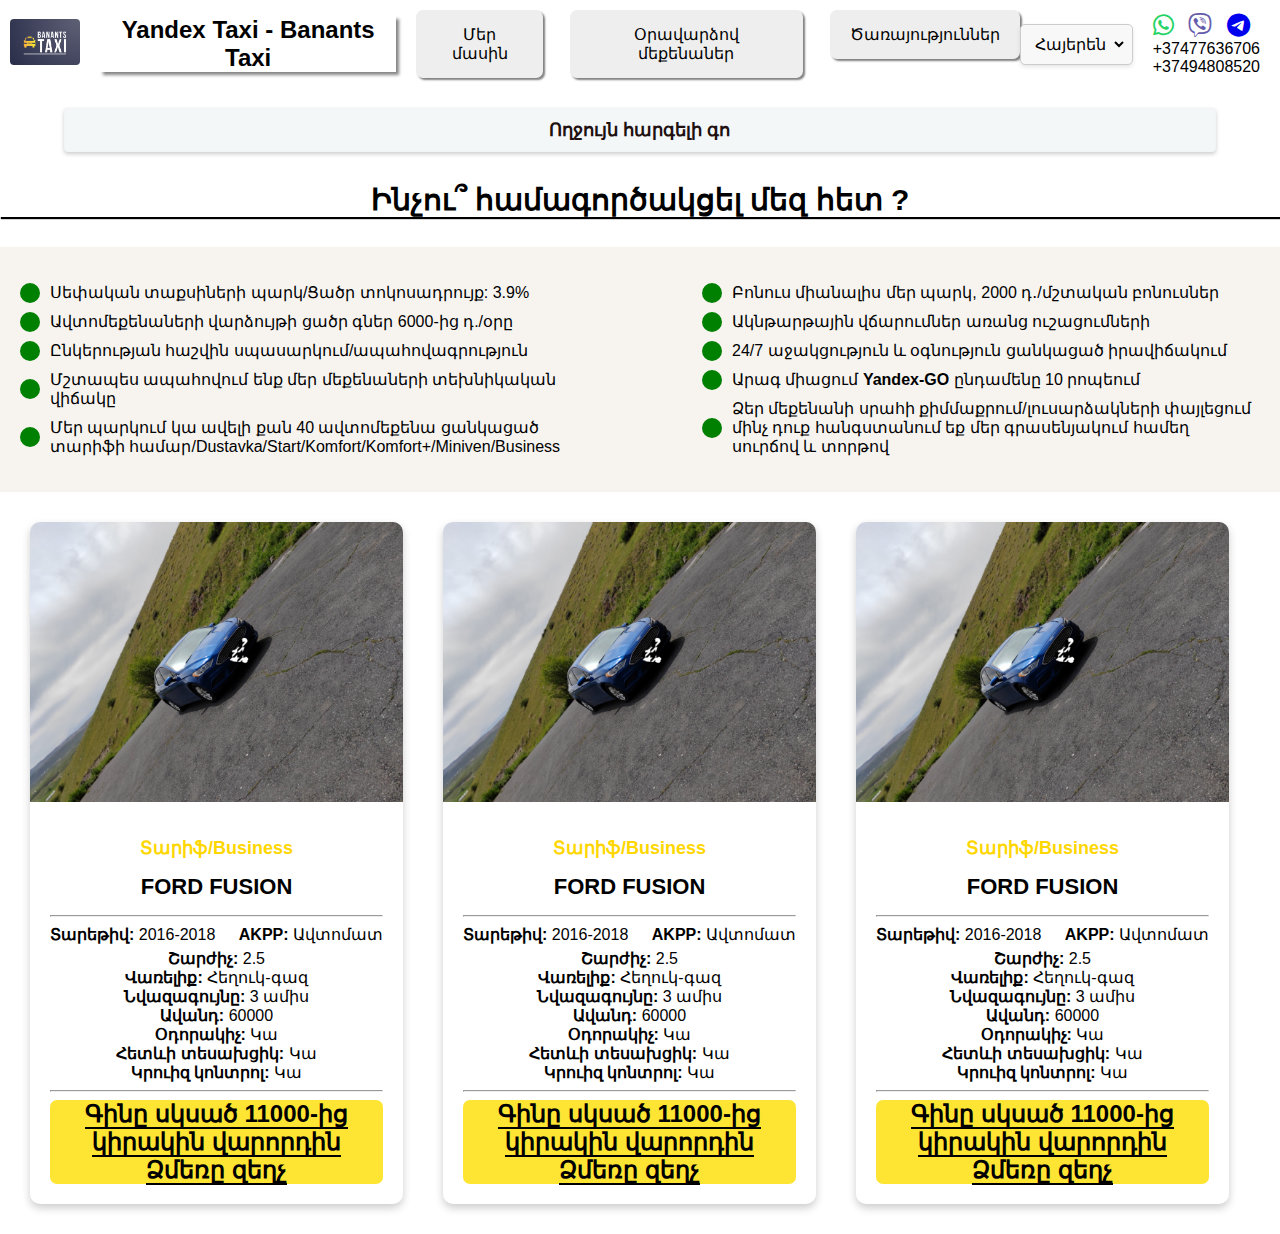
==== index.html @ 6680c29d "banants_project" ====
<!DOCTYPE html>
<html lang="en">
<head>
    <meta charset="UTF-8">
    <meta name="viewport" content="width=device-width, initial-scale=1.0">
    <title>Yandex Taxi - Banants Taxi</title>
    <link rel="stylesheet" href="./public/css/style.css">
    <link rel="stylesheet" href="https://cdnjs.cloudflare.com/ajax/libs/font-awesome/6.0.0-beta3/css/all.min.css">
</head>
<body>
    <header class="header">
           <div class="menu-toggle">
            <i class="fas fa-bars"></i>
        </div>
        <div class="logo">
            <img src="./public/img/image001.png" alt="Logo" class="logo-image">
        </div>
        <div class="title">
            <h1 id="titleText">Yandex Taxi - Banants Taxi</h1>
        </div>
        <div class="buttons">
            <ul>
                <li id="about-btn"><button>Մեր մասին</button></li>
                <li id="rental-btn"><button>Օրավարձով մեքենաներ</button></li>
                <li id="services-btn"><button>Ծառայություններ</button></li>
            </ul>
        </div>
        <div class="language-selector">
            <select id="languageSelect">
                <option value="hy">Հայերեն</option>
                <option value="ru">Русский</option>
                <option value="en">English</option>
            </select>
        </div>
        <div class="contact-info">
            <div class="social-icons">
                <a href="https://wa.me/+37477636706" target="_blank" class="whatsapp"><i class="fab fa-whatsapp"></i></a>
                <a href="viber://chat?number=+3749480820" target="_blank" class="viber"><i class="fab fa-viber"></i></a>
                <a href="https://t.me/+79284889349" target="_blank" class="telegram"><i class="fab fa-telegram-plane"></i></a>
            </div>
            <div class="phone-number">
                +37477636706
            </div>
            <div class="phone-number">
                +37494808520
            </div>
        </div>
    </header>
    <div class="home_container" id="quizSection">
        <p id="warning" class="warning_text"></p>
    </div>
    <div class="question" id="question_text">

        <h3>Ինչու՞ համագործակցել մեզ հետ ?</h3>
    </div>
    <div class="container" id="about-content">
  <div class="list">
    <ul class="advantages">
      <li id="one">Սեփական տաքսիների պարկ/Ցածր տոկոսադրույք: 3.9%</li>
      <li id="tree">Ավտոմեքենաների վարձույթի ցածր գներ 6000-ից դ./օրը</li>
      <li id="five">Ընկերության հաշվին սպասարկում/ապահովագրություն</li>
      <li id="four">Մշտապես ապահովում ենք մեր մեքենաների տեխնիկական վիճակը</li>
      <li id="six">Մեր պարկում կա ավելի քան 40 ավտոմեքենա ցանկացած տարիֆի համար/Dustavka/Start/Komfort/Komfort+/Miniven/Business</li>
    </ul>
  </div>
 
  <div class="list">
    <ul class="disadvantages">
      <li id="seven">Բոնուս միանալիս մեր պարկ, 2000 դ․/մշտական ​​բոնուսներ</li>
      <li id="eight">Ակնթարթային վճարումներ առանց ուշացումների</li>
      <li id="nine">24/7 աջակցություն և օգնություն ցանկացած իրավիճակում</li>
      <li id="ten">Արագ միացում <strong>Yandex-GO</strong> ընդամենը 10 րոպեում</li>
      <li id="twoo">Ձեր  մեքենանի սրահի քիմմաքրում/լուսարձակների փայլեցում մինչ դուք հանգստանում եք մեր գրասենյակում համեղ սուրճով և տորթով</li>
    </ul>
  </div>
</div>
<section class="section">
<div class="card-container">
    <div class="card">
        <img src="./public/img/fusion .jpg" alt="Volkswagen Polo VI" class="car-image">
        <div class="card-content">
            <h2 id="Business">Տարիֆ/Business</h2>
            <h1>FORD FUSION</h1>
            <hr>
            <div class="car-details">
                <div class="car_year">
                    <span id="yearTitle">Տարեթիվ:</span>
                    <span id="year-info">2016-2018</span>
                   
                </div>
                <div class="car_akpp">
                     <span id="akpp_title">AKPP:</span>
                    <span id="akpp_info">Ավտոմատ</span>
                </div>
                </div>
                    <div class="car_motor">
                     <span id="motor_title">Շարժիչ:</span>
                    <span id="motor_info">2.5</span>
                </div>
                <div class="car_fuel">
                     <span id="fuel_title">Վառելիք:</span>
                    <span id="fuel_info">Հեղուկ-գազ</span>
                </div>
                 <div class="car_minimum">
                     <span id="minimum_title">Նվազագույնը:</span>
                    <span id="minimum_info">3 ամիս</span>
                </div>
                 <div class="car_deposite">
                     <span id="deposite_title">Ավանդ:</span>
                    <span id="deposite_info">60000</span>
                </div>
                 <div class="car_conditioner">
                     <span id="conditioner_title">Օդորակիչ:</span>
                    <span id="conditioner_info">Կա</span>
                </div>
                    <div class="car_camera">
                     <span id="camera_title">Հետևի տեսախցիկ:</span>
                    <span id="camera_info">Կա</span>
                </div>
                   <div class="car_control">
                     <span id="control_title">Կրուիզ կոնտրոլ:</span>
                    <span id="control_info">Կա</span>
                </div>
            <hr>
                 <div class="price">
                     <span id="price_title">Գինը սկսած 11000-ից<br>կիրակին վարորդին<br>Ձմեռը զեղչ</span>
                </div>

            </div>
        </div>
    </div>
    <div class="card-container">
    <div class="card">
        <img src="./public/img/fusion .jpg" alt="Volkswagen Polo VI" class="car-image">
        <div class="card-content">
            <h2 id="Business">Տարիֆ/Business</h2>
            <h1>FORD FUSION</h1>
            <hr>
            <div class="car-details">
                <div class="car_year">
                    <span id="yearTitle">Տարեթիվ:</span>
                    <span id="year-info">2016-2018</span>
                   
                </div>
                <div class="car_akpp">
                     <span id="akpp_title">AKPP:</span>
                    <span id="akpp_info">Ավտոմատ</span>
                </div>
                </div>
                    <div class="car_motor">
                     <span id="motor_title">Շարժիչ:</span>
                    <span id="motor_info">2.5</span>
                </div>
                <div class="car_fuel">
                     <span id="fuel_title">Վառելիք:</span>
                    <span id="fuel_info">Հեղուկ-գազ</span>
                </div>
                 <div class="car_minimum">
                     <span id="minimum_title">Նվազագույնը:</span>
                    <span id="minimum_info">3 ամիս</span>
                </div>
                 <div class="car_deposite">
                     <span id="deposite_title">Ավանդ:</span>
                    <span id="deposite_info">60000</span>
                </div>
                 <div class="car_conditioner">
                     <span id="conditioner_title">Օդորակիչ:</span>
                    <span id="conditioner_info">Կա</span>
                </div>
                    <div class="car_camera">
                     <span id="camera_title">Հետևի տեսախցիկ:</span>
                    <span id="camera_info">Կա</span>
                </div>
                   <div class="car_control">
                     <span id="control_title">Կրուիզ կոնտրոլ:</span>
                    <span id="control_info">Կա</span>
                </div>
            <hr>
                 <div class="price">
                     <span id="price_title">Գինը սկսած 11000-ից<br>կիրակին վարորդին<br>Ձմեռը զեղչ</span>
                     
                
                </div>

            </div>
        </div>
    </div>
     <div class="card-container">
    <div class="card">
        <img src="./public/img/fusion .jpg" alt="Volkswagen Polo VI" class="car-image">
        <div class="card-content">
            <h2 id="Business">Տարիֆ/Business</h2>
            <h1>FORD FUSION</h1>
            <hr>
            <div class="car-details">
                <div class="car_year">
                    <span id="yearTitle">Տարեթիվ:</span>
                    <span id="year-info">2016-2018</span>
                   
                </div>
                <div class="car_akpp">
                     <span id="akpp_title">AKPP:</span>
                    <span id="akpp_info">Ավտոմատ</span>
                </div>
                </div>
                    <div class="car_motor">
                     <span id="motor_title">Շարժիչ:</span>
                    <span id="motor_info">2.5</span>
                </div>
                <div class="car_fuel">
                     <span id="fuel_title">Վառելիք:</span>
                    <span id="fuel_info">Հեղուկ-գազ</span>
                </div>
                 <div class="car_minimum">
                     <span id="minimum_title">Նվազագույնը:</span>
                    <span id="minimum_info">3 ամիս</span>
                </div>
                 <div class="car_deposite">
                     <span id="deposite_title">Ավանդ:</span>
                    <span id="deposite_info">60000</span>
                </div>
                 <div class="car_conditioner">
                     <span id="conditioner_title">Օդորակիչ:</span>
                    <span id="conditioner_info">Կա</span>
                </div>
                    <div class="car_camera">
                     <span id="camera_title">Հետևի տեսախցիկ:</span>
                    <span id="camera_info">Կա</span>
                </div>
                   <div class="car_control">
                     <span id="control_title">Կրուիզ կոնտրոլ:</span>
                    <span id="control_info">Կա</span>
                </div>
            <hr>
                 <div class="price">
                     <span id="price_title">Գինը սկսած 11000-ից<br>կիրակին վարորդին<br>Ձմեռը զեղչ</span>
                </div>

            </div>
        </div>
    </div>
    </section>
    <script  src="./public/script/index.js" type="module"></script>
</body>
</html>
---- public/css/style.css ----
* {
     box-sizing: border-box;
}
body {
    font-family: 'Arial', sans-serif;
    margin: 0;
    overflow-x: hidden; 
    padding: 0;
}

/* лого */
.logo-image {
    width: 70px;        
    height: auto;
    border-radius: 4px;
}

.header {
    display: flex;
    align-items: center;
    justify-content: space-between;
    padding: 0; 
    max-width: 100%;
    margin: 0;
    text-align: center;
}

/* моя заголовка */
.title h1 {
    font-weight: 600;
    box-shadow: 3px 3px 3px rgba(16, 12, 12, 0.5);
    font-size: 24px;
}


/* мой лого banants taxi */
.logo {
    margin-right: 20px;
    margin-left: 10px;
}
.hidden {
    display: none;
}
/* контейнер для кнопок */
.buttons {
    display: flex;
    align-items: center;
    flex-grow: 1;
    margin-left: 20px;
}

.buttons ul {
    list-style: none;
    padding: 0;
    margin: 0;
    display: flex;
}

.buttons li {
    margin-right: 27px;
}

.buttons li:last-child {
    margin-right: 0;
}

/* дизайн кнопок */
.buttons button {
    padding: 15px 20px;
    font-size: 16px;
    background-color: rgba(92, 90, 87, 0.1);
    box-shadow: 2px 2px 2px rgba(0, 0, 0, 0.5);
    border: none;
    border-radius: 7px;
    color: #000;
    cursor: pointer;
    transition: background-color 0.3s;
}

.buttons button:hover {
    background-color: rgba(255, 223, 0, 0.8);
}

/* контейнер для номера телефона */
.contact-info {
    display: flex;
    flex-direction: column;
    align-items: center;
    margin-left: auto;
    margin-right: 20px;
}

/* иконки номеров */
.social-icons a {
    font-size: 24px;
    margin-right: 10px;
}

.social-icons a.whatsapp {
    color: #25D366;
}

.social-icons a.viber {
    color: #665CAC;
}

/* текст приветствия */
.warning_text {
    text-align: center;
    font-family: 'Arial', sans-serif;
    font-size: 20px;
    font-weight: bold;
    margin: 20px 0;
}

#warning {
    display: block;
    color: #211010;
    font-size: 18px;
    text-align: center;
    margin: 20px auto;
    padding: 10px;
    border: 1px solid #f1f5f5;
    border-radius: 4px;
    background-color: #f3f7f8;
    box-shadow: 0 2px 4px rgba(0, 0, 0, 0.2);
    transition: background-color 0.3s ease;
    max-width: 90%;
}

#warning:hover {
    background-color: #e8e8e8;
}

.language-selector {
    margin-right: 20px;
    border: 1px solid #ccc;
    border-radius: 5px;
    background-color: #f8f8f8;
    padding: 5px;
    box-shadow: 0 2px 4px rgba(0, 0, 0, 0.1);
}
.language-selector:hover {
    background-color: rgba(255, 223, 0, 0.8);
}

.language-selector select {
    border: none;
    background-color: transparent;
    padding: 5px;
    font-size: 16px;
    cursor: pointer;
}


.language-selector select:focus {
    outline: none;
}

.menu-toggle {
    display: none; 
    cursor: pointer;
    font-size: 24px;
}

.home_container {
    margin-bottom: 20px;
}


/* Секция 'Почему у нас работать' */
.question {
    box-shadow: 1px 2px 1px black;
}

h3 {
    text-align: center;
    font-size: 30px;
}

.container {
    display: flex;
    justify-content: space-between;
    align-items: flex-start;
    padding: 20px;
    background-color: rgba(174, 148, 109, 0.1);
}

.list {
    width: 45%;
}

.advantages, .disadvantages {
    list-style: none;
    padding: 0;
}

.advantages li, .disadvantages li {
    margin-bottom: 10px;
    padding-left: 30px;
    position: relative;
}

.advantages li::before, .disadvantages li::before {
    content: '';
    position:absolute;
    left: 0;
    top: 50%;
    transform: translateY(-50%);
    width: 20px;
    height: 20px;
    background-color: green;
    border-radius: 50%;
}


.section {
    display: flex;
    flex-wrap: wrap;
    gap: 40px;
    margin: 30px;
}


.card {
    background: #FFFFFF;
    border-radius: 10px;
    box-shadow: 0 4px 8px 0 rgba(0, 0, 0, 0.2);
    width: 373px;
    overflow: hidden;
}

.car-image {
    width: 100%;
    display: block;
}

.card-content {
    padding: 20px;
    text-align: center;
}

.card #Business {
    color: #FFD700;
    font-size: 18px;
}

.card h1 {
    color: #000000;
    font-size: 22px;
}

.car-details {
    display: flex;
    justify-content: space-between;
    margin-bottom: 5px;
}

#yearTitle, #akpp_title, #fuel_title, #conditioner_title, #camera_title, #control_title, #motor_title, #minimum_title, #deposite_title {
    font-weight: bold;
}

#year-info, #akpp_info, #fuel_info, #conditioner_info, #camera_info, #control_info, #motor_info, #minimum_info, #deposite_info {
    flex-grow: 1;
    text-align: right;
}

.price {
    background-color: rgba(255, 223, 0, 0.8);
    border-radius: 7px;
}

#price_title {
    color: black;
    font-size: 24px;
    box-shadow: 0 2px black;
    font-weight: 600;
}
/* Медиа-запросы для разных размеров экрана */
@media (max-width: 900px) {
    #six {
        overflow-wrap: break-word;
    }
    .header {
        justify-content: space-between;
    }
    .menu-toggle {
        display: block;
        position: absolute;
        right: 10px;
        top: 10px;
        z-index: 1000;
    }
    .language-selector {
        margin-bottom: 15px; /* Меньший отступ для устройств с меньшим экраном */
    }
    .container, .section {
        display: flex;
        align-items: center;
        padding: 20px 0;
        margin: 0 auto;
        width: 100%;
    }
    .title {
        order: 1;
        width: 100%;
        text-align: center;
        margin-top: 30px;
    }
    .buttons.active {
        display: flex;
    }
    .home_container {
        padding-top: 30px;
    }
    .title h1 {
        position: absolute;
        left: 50%;
        transform: translateX(-50%);
        width: calc(100% - 40px);
    }
    .buttons {
        display: none;
        flex-direction: column;
        background-color: #fff;
        position: fixed;
        top: 0;
        right: 0;
        width: 100%;
        height: 30%;
        align-items: flex-start;
        padding: 10px;
        box-shadow: 0 4px 8px rgba(0,0,0,0.2);
        overflow: auto;
        z-index: 999;
    }
    .buttons button {
        width: 100%;
        text-align: left;
        margin-bottom: 10px;
    }
    .buttons ul {
        width: 90%;
        flex-direction: column;
    }
    .buttons li {
        width: 100%;
        margin: 0;
    }
    .contact-info {
        border: 1px solid black;
        background-color: rgba(255, 254, 251, 0.8) ;
        border-radius: 4px;
    }
}

@media (max-width: 430px) {
    .card-container {
        width: 100%;
        display: flex;
        justify-content: center;
    }
    .card {
        flex-direction: column;
        align-items: center;
        width: 90%;
    }
    .language-selector, .contact-info {
        margin-left: 10px;
    }
}

@media (max-width: 414px) {
    .card-container {
        width: 100%;
        display: flex;
        justify-content: center;
    }
    .card {
        flex-direction: column;
        align-items: center;
        width: 90%;
    }
}

@media (max-width: 375px) {
    .card-container {
        display: flex;
        justify-content: space-around;
    }
    .card {
        width: 90%;
    }
}
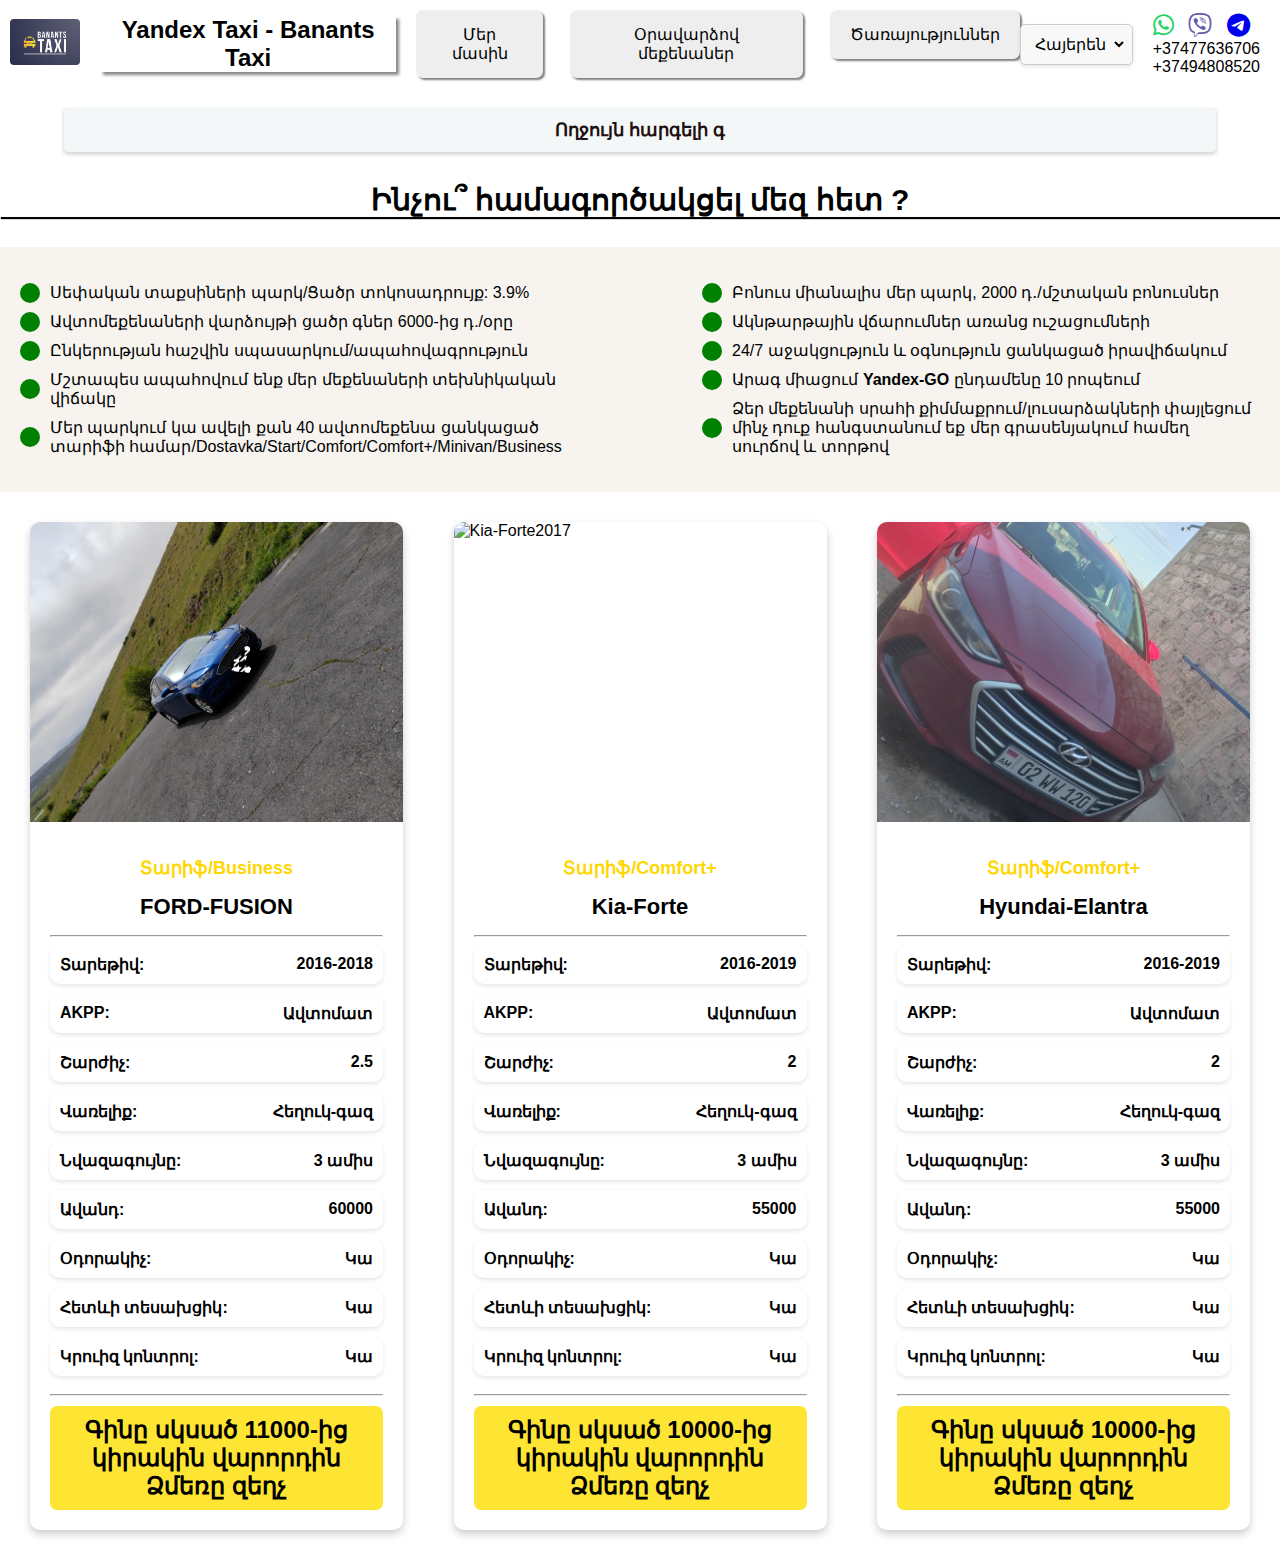
==== commit ca63c8b8: "my_project_BanantsTaxi" ====
--- a/index.html
+++ b/index.html
@@ -60,7 +60,7 @@
       <li id="tree">Ավտոմեքենաների վարձույթի ցածր գներ 6000-ից դ./օրը</li>
       <li id="five">Ընկերության հաշվին սպասարկում/ապահովագրություն</li>
       <li id="four">Մշտապես ապահովում ենք մեր մեքենաների տեխնիկական վիճակը</li>
-      <li id="six">Մեր պարկում կա ավելի քան 40 ավտոմեքենա ցանկացած տարիֆի համար/Dustavka/Start/Komfort/Komfort+/Miniven/Business</li>
+      <li id="six">Մեր պարկում կա ավելի քան 40 ավտոմեքենա ցանկացած տարիֆի համար/Dostavka/Start/Comfort/Comfort+/Minivan/Business</li>
     </ul>
   </div>
  
@@ -77,10 +77,10 @@
 <section class="section">
 <div class="card-container">
     <div class="card">
-        <img src="./public/img/fusion .jpg" alt="Volkswagen Polo VI" class="car-image">
+        <img src="./public/img/fusion .jpg" alt="Ford-fusion" class="car-image">
         <div class="card-content">
-            <h2 id="Business">Տարիֆ/Business</h2>
-            <h1>FORD FUSION</h1>
+            <h2 class="taxiBusiness" id="Business">Տարիֆ/Business</h2>
+            <h1>FORD-FUSION</h1>
             <hr>
             <div class="car-details">
                 <div class="car_year">
@@ -92,34 +92,34 @@
                      <span id="akpp_title">AKPP:</span>
                     <span id="akpp_info">Ավտոմատ</span>
                 </div>
-                </div>
-                    <div class="car_motor">
-                     <span id="motor_title">Շարժիչ:</span>
-                    <span id="motor_info">2.5</span>
-                </div>
-                <div class="car_fuel">
-                     <span id="fuel_title">Վառելիք:</span>
-                    <span id="fuel_info">Հեղուկ-գազ</span>
-                </div>
-                 <div class="car_minimum">
-                     <span id="minimum_title">Նվազագույնը:</span>
-                    <span id="minimum_info">3 ամիս</span>
-                </div>
-                 <div class="car_deposite">
-                     <span id="deposite_title">Ավանդ:</span>
-                    <span id="deposite_info">60000</span>
-                </div>
-                 <div class="car_conditioner">
-                     <span id="conditioner_title">Օդորակիչ:</span>
-                    <span id="conditioner_info">Կա</span>
-                </div>
-                    <div class="car_camera">
-                     <span id="camera_title">Հետևի տեսախցիկ:</span>
-                    <span id="camera_info">Կա</span>
-                </div>
-                   <div class="car_control">
-                     <span id="control_title">Կրուիզ կոնտրոլ:</span>
-                    <span id="control_info">Կա</span>
+                <div class="car_motor">
+                 <span id="motor_title">Շարժիչ:</span>
+                <span id="motor_info">2.5</span>
+            </div>
+            <div class="car_fuel">
+                 <span id="fuel_title">Վառելիք:</span>
+                <span id="fuel_info">Հեղուկ-գազ</span>
+            </div>
+             <div class="car_minimum">
+                 <span id="minimum_title">Նվազագույնը:</span>
+                <span id="minimum_info">3 ամիս</span>
+            </div>
+             <div class="car_deposite">
+                 <span id="deposite_title">Ավանդ:</span>
+                <span id="deposite_info">60000</span>
+            </div>
+             <div class="car_conditioner">
+                 <span id="conditioner_title">Օդորակիչ:</span>
+                <span id="conditioner_info">Կա</span>
+            </div>
+                <div class="car_camera">
+                 <span id="camera_title">Հետևի տեսախցիկ:</span>
+                <span id="camera_info">Կա</span>
+            </div>
+               <div class="car_control">
+                 <span id="control_title">Կրուիզ կոնտրոլ:</span>
+                <span id="control_info">Կա</span>
+            </div>
                 </div>
             <hr>
                  <div class="price">
@@ -131,53 +131,53 @@
     </div>
     <div class="card-container">
     <div class="card">
-        <img src="./public/img/fusion .jpg" alt="Volkswagen Polo VI" class="car-image">
+        <img src="./public/img/Kia-Forte2017.jpg" alt="Kia-Forte2017" class="car-image">
         <div class="card-content">
-            <h2 id="Business">Տարիֆ/Business</h2>
-            <h1>FORD FUSION</h1>
+            <h2 class="taxiBusiness" id="comfortPlus">Տարիֆ/Comfort+</h2>
+            <h1>Kia-Forte</h1>
             <hr>
             <div class="car-details">
                 <div class="car_year">
-                    <span id="yearTitle">Տարեթիվ:</span>
-                    <span id="year-info">2016-2018</span>
+                    <span id="yearTitleKia">Տարեթիվ:</span>
+                    <span id="year-info">2016-2019</span>
                    
                 </div>
                 <div class="car_akpp">
                      <span id="akpp_title">AKPP:</span>
-                    <span id="akpp_info">Ավտոմատ</span>
-                </div>
-                </div>
-                    <div class="car_motor">
-                     <span id="motor_title">Շարժիչ:</span>
-                    <span id="motor_info">2.5</span>
-                </div>
-                <div class="car_fuel">
-                     <span id="fuel_title">Վառելիք:</span>
-                    <span id="fuel_info">Հեղուկ-գազ</span>
-                </div>
-                 <div class="car_minimum">
-                     <span id="minimum_title">Նվազագույնը:</span>
-                    <span id="minimum_info">3 ամիս</span>
-                </div>
-                 <div class="car_deposite">
-                     <span id="deposite_title">Ավանդ:</span>
-                    <span id="deposite_info">60000</span>
-                </div>
-                 <div class="car_conditioner">
-                     <span id="conditioner_title">Օդորակիչ:</span>
-                    <span id="conditioner_info">Կա</span>
-                </div>
-                    <div class="car_camera">
-                     <span id="camera_title">Հետևի տեսախցիկ:</span>
-                    <span id="camera_info">Կա</span>
-                </div>
-                   <div class="car_control">
-                     <span id="control_title">Կրուիզ կոնտրոլ:</span>
-                    <span id="control_info">Կա</span>
+                    <span id="akpp_infoKia">Ավտոմատ</span>
+                </div>
+                <div class="car_motor">
+                 <span id="motor_titleKia">Շարժիչ:</span>
+                <span id="motor_info">2</span>
+            </div>
+            <div class="car_fuel">
+                 <span id="fuel_titleKia">Վառելիք:</span>
+                <span id="fuel_infoKia">Հեղուկ-գազ</span>
+            </div>
+             <div class="car_minimum">
+                 <span id="minimum_titleKia">Նվազագույնը:</span>
+                <span id="minimum_infoKia">3 ամիս</span>
+            </div>
+             <div class="car_deposite">
+                 <span id="deposite_titleKia">Ավանդ:</span>
+                <span id="deposite_info">55000</span>
+            </div>
+             <div class="car_conditioner">
+                 <span id="conditioner_titleKia">Օդորակիչ:</span>
+                <span id="conditioner_infoKia">Կա</span>
+            </div>
+                <div class="car_camera">
+                 <span id="camera_titleKia">Հետևի տեսախցիկ:</span>
+                <span id="camera_infoKia">Կա</span>
+            </div>
+               <div class="car_control">
+                 <span id="control_titleKia">Կրուիզ կոնտրոլ:</span>
+                <span id="control_infoKia">Կա</span>
+            </div>
                 </div>
             <hr>
                  <div class="price">
-                     <span id="price_title">Գինը սկսած 11000-ից<br>կիրակին վարորդին<br>Ձմեռը զեղչ</span>
+                     <span id="price_titleKia">Գինը սկսած 10000-ից<br>կիրակին վարորդին<br>Ձմեռը զեղչ</span>
                      
                 
                 </div>
@@ -187,53 +187,53 @@
     </div>
      <div class="card-container">
     <div class="card">
-        <img src="./public/img/fusion .jpg" alt="Volkswagen Polo VI" class="car-image">
+        <img src="./public/img/elantra. 2017.jpg" alt="Volkswagen Polo VI" class="car-image">
         <div class="card-content">
-            <h2 id="Business">Տարիֆ/Business</h2>
-            <h1>FORD FUSION</h1>
+            <h2 class="taxiBusiness" id="Business">Տարիֆ/Comfort+</h2>
+            <h1>Hyundai-Elantra</h1>
             <hr>
             <div class="car-details">
                 <div class="car_year">
-                    <span id="yearTitle">Տարեթիվ:</span>
-                    <span id="year-info">2016-2018</span>
+                    <span id="yearTitleElantra">Տարեթիվ:</span>
+                    <span id="year-info">2016-2019</span>
                    
                 </div>
                 <div class="car_akpp">
                      <span id="akpp_title">AKPP:</span>
-                    <span id="akpp_info">Ավտոմատ</span>
-                </div>
-                </div>
-                    <div class="car_motor">
-                     <span id="motor_title">Շարժիչ:</span>
-                    <span id="motor_info">2.5</span>
-                </div>
-                <div class="car_fuel">
-                     <span id="fuel_title">Վառելիք:</span>
-                    <span id="fuel_info">Հեղուկ-գազ</span>
-                </div>
-                 <div class="car_minimum">
-                     <span id="minimum_title">Նվազագույնը:</span>
-                    <span id="minimum_info">3 ամիս</span>
-                </div>
-                 <div class="car_deposite">
-                     <span id="deposite_title">Ավանդ:</span>
-                    <span id="deposite_info">60000</span>
-                </div>
-                 <div class="car_conditioner">
-                     <span id="conditioner_title">Օդորակիչ:</span>
-                    <span id="conditioner_info">Կա</span>
-                </div>
-                    <div class="car_camera">
-                     <span id="camera_title">Հետևի տեսախցիկ:</span>
-                    <span id="camera_info">Կա</span>
-                </div>
-                   <div class="car_control">
-                     <span id="control_title">Կրուիզ կոնտրոլ:</span>
-                    <span id="control_info">Կա</span>
+                    <span id="akpp_infoElantra">Ավտոմատ</span>
+                </div>
+                <div class="car_motor">
+                 <span id="motor_titleElantra">Շարժիչ:</span>
+                <span id="motor_info">2</span>
+            </div>
+            <div class="car_fuel">
+                 <span id="fuel_titleElantra">Վառելիք:</span>
+                <span id="fuel_infoElantra">Հեղուկ-գազ</span>
+            </div>
+             <div class="car_minimum">
+                 <span id="minimum_titleElantra">Նվազագույնը:</span>
+                <span id="minimum_infoElantra">3 ամիս</span>
+            </div>
+             <div class="car_deposite">
+                 <span id="deposite_titleElantra">Ավանդ:</span>
+                <span id="deposite_info">55000</span>
+            </div>
+             <div class="car_conditioner">
+                 <span id="conditioner_titleElantra">Օդորակիչ:</span>
+                <span id="conditioner_infoElantra">Կա</span>
+            </div>
+                <div class="car_camera">
+                 <span id="camera_titleElantra">Հետևի տեսախցիկ:</span>
+                <span id="camera_infoElantra">Կա</span>
+            </div>
+               <div class="car_control">
+                 <span id="control_titleElantra">Կրուիզ կոնտրոլ:</span>
+                <span id="control_infoElantra">Կա</span>
+            </div>
                 </div>
             <hr>
                  <div class="price">
-                     <span id="price_title">Գինը սկսած 11000-ից<br>կիրակին վարորդին<br>Ձմեռը զեղչ</span>
+                     <span id="price_titleElantra">Գինը սկսած 10000-ից<br>կիրակին վարորդին<br>Ձմեռը զեղչ</span>
                 </div>
 
             </div>
--- a/public/css/style.css
+++ b/public/css/style.css
@@ -8,21 +8,21 @@
     padding: 0;
 }
 
-/* лого */
+/* лого */ 
 .logo-image {
-    width: 70px;        
-    height: auto;
+     width: 70px;        
+    height: auto; 
     border-radius: 4px;
-}
+} 
 
 .header {
     display: flex;
-    align-items: center;
+     align-items: center; 
     justify-content: space-between;
-    padding: 0; 
+    padding: 0;  
     max-width: 100%;
     margin: 0;
-    text-align: center;
+     text-align: center;
 }
 
 /* моя заголовка */
@@ -216,11 +216,10 @@
 
 .section {
     display: flex;
-    flex-wrap: wrap;
+    justify-content: space-between;
     gap: 40px;
     margin: 30px;
 }
-
 
 .card {
     background: #FFFFFF;
@@ -233,6 +232,8 @@
 .car-image {
     width: 100%;
     display: block;
+    height: 300px;
+    object-fit: cover;
 }
 
 .card-content {
@@ -240,7 +241,7 @@
     text-align: center;
 }
 
-.card #Business {
+.card .taxiBusiness {
     color: #FFD700;
     font-size: 18px;
 }
@@ -252,15 +253,25 @@
 
 .car-details {
     display: flex;
+    flex-direction: column;
+}
+
+.car-details > div {
+    display: flex;
     justify-content: space-between;
-    margin-bottom: 5px;
-}
-
-#yearTitle, #akpp_title, #fuel_title, #conditioner_title, #camera_title, #control_title, #motor_title, #minimum_title, #deposite_title {
+    align-items: center;
+    margin-bottom: 10px;
+    padding: 10px;
+    background: #FFFFFF;
+    border-radius: 10px;
+    box-shadow: 0 2px 4px rgba(0, 0, 0, 0.1);
+}
+
+.car-details > div > span {
     font-weight: bold;
 }
 
-#year-info, #akpp_info, #fuel_info, #conditioner_info, #camera_info, #control_info, #motor_info, #minimum_info, #deposite_info {
+.car-details > div > span:last-child {
     flex-grow: 1;
     text-align: right;
 }
@@ -268,14 +279,27 @@
 .price {
     background-color: rgba(255, 223, 0, 0.8);
     border-radius: 7px;
+    padding: 10px;
+    margin-top: 10px;
+    text-align: center;
 }
 
 #price_title {
     color: black;
     font-size: 24px;
-    box-shadow: 0 2px black;
     font-weight: 600;
 }
+#price_titleElantra {
+     color: black;
+    font-size: 24px;
+    font-weight: 600;
+}
+#price_titleKia {
+    color: black;
+    font-size: 24px;
+    font-weight: 600;  
+}
+
 /* Медиа-запросы для разных размеров экрана */
 @media (max-width: 900px) {
     #six {
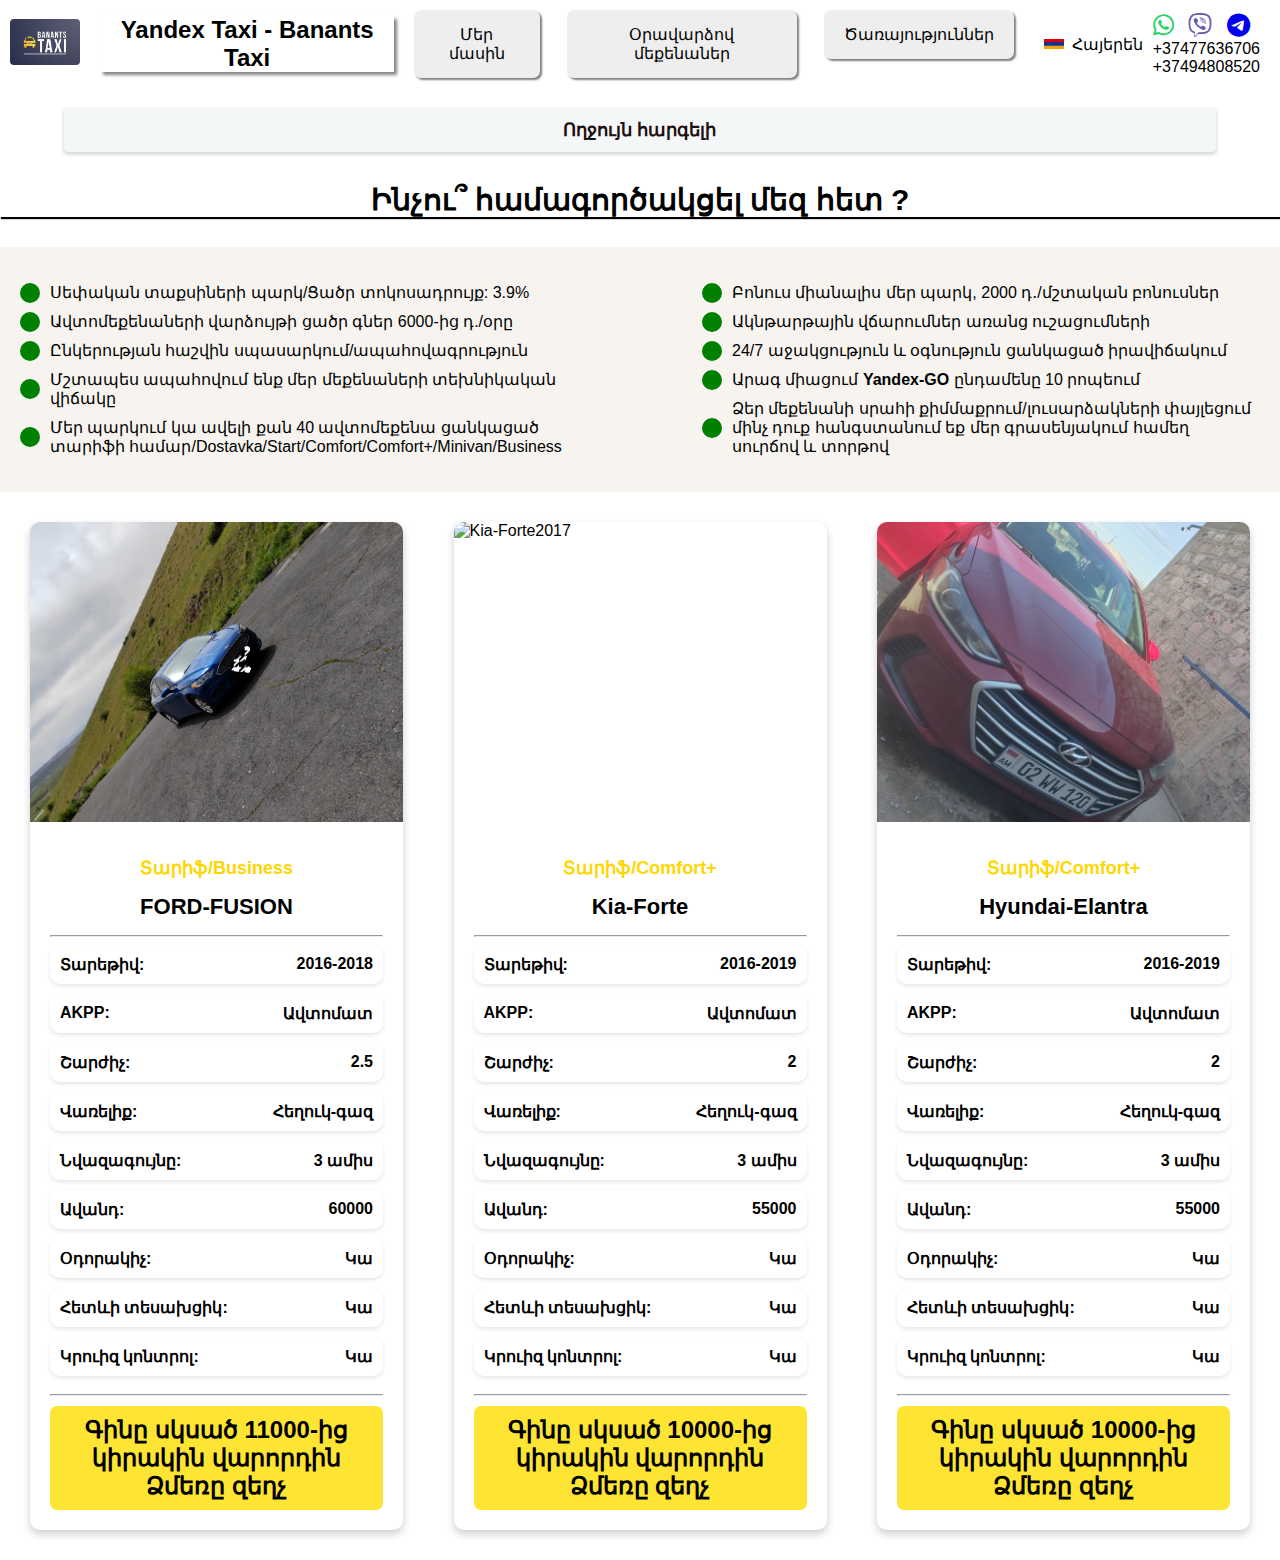
==== commit faac35da: "my project" ====
--- a/index.html
+++ b/index.html
@@ -26,12 +26,20 @@
             </ul>
         </div>
         <div class="language-selector">
-            <select id="languageSelect">
-                <option value="hy">Հայերեն</option>
-                <option value="ru">Русский</option>
-                <option value="en">English</option>
-            </select>
-        </div>
+    <div id="languageSelect" class="dropdown-selector">
+        <div class="selected-lang">
+            <span class="flag"><img src="./public/img/flag-Armenia2048x1024.jpg" alt="Հայերեն"></span>
+            <span class="lang-text">Հայերեն</span>
+        </div>
+        <div class="dropdown-content hidden">
+            <div class="dropdown-item" data-value="hy"><img src="./public/img/flag-Armenia2048x1024.jpg" alt="Հայերեն"> Հայերեն</div>
+            <div class="dropdown-item" data-value="ru"><img src="./public/img/russia-flag.png" alt="Русский"> Русский</div>
+            <div class="dropdown-item" data-value="en"><img src="./public/img/united-states-large.png" alt="English"> English</div>
+        </div>
+    </div>
+</div>
+
+       
         <div class="contact-info">
             <div class="social-icons">
                 <a href="https://wa.me/+37477636706" target="_blank" class="whatsapp"><i class="fab fa-whatsapp"></i></a>
--- a/public/css/style.css
+++ b/public/css/style.css
@@ -31,6 +31,8 @@
     box-shadow: 3px 3px 3px rgba(16, 12, 12, 0.5);
     font-size: 24px;
 }
+
+
 
 
 /* мой лого banants taxi */
@@ -132,30 +134,6 @@
     background-color: #e8e8e8;
 }
 
-.language-selector {
-    margin-right: 20px;
-    border: 1px solid #ccc;
-    border-radius: 5px;
-    background-color: #f8f8f8;
-    padding: 5px;
-    box-shadow: 0 2px 4px rgba(0, 0, 0, 0.1);
-}
-.language-selector:hover {
-    background-color: rgba(255, 223, 0, 0.8);
-}
-
-.language-selector select {
-    border: none;
-    background-color: transparent;
-    padding: 5px;
-    font-size: 16px;
-    cursor: pointer;
-}
-
-
-.language-selector select:focus {
-    outline: none;
-}
 
 .menu-toggle {
     display: none; 
@@ -163,9 +141,52 @@
     font-size: 24px;
 }
 
-.home_container {
+
+    .home_container {
     margin-bottom: 20px;
-}
+    overflow-wrap: break-word; 
+    max-width: 100%; 
+}
+
+
+/* Стили для языкового селектора и флагов */
+.dropdown-selector {
+    position: relative;
+    display: inline-block;
+    cursor: pointer;
+    margin-left: 20px; /* Устанавливаете отступ слева, если нужно */
+}
+
+.selected-lang, .dropdown-content div {
+    padding: 5px 10px;
+    display: flex;
+    align-items: center;
+}
+
+.selected-lang img, .dropdown-content img {
+    width: 20px; /* Устанавливаете ширину изображений флагов */
+    height: auto; /* Высота автоматически подстраивается */
+    margin-right: 8px;
+}
+
+.dropdown-content {
+    position: absolute;
+    background-color: #f9f9f9;
+    min-width: 160px;
+    box-shadow: 0px 8px 16px 0px rgba(0,0,0,0.2);
+    z-index: 1;
+    display: none; /* Скрыто по умолчанию */
+    right: 0; /* Позиционирование справа, если нужно */
+}
+
+.dropdown-content .dropdown-item:hover {
+    background-color: #f1f1f1;
+}
+
+.dropdown-selector:hover .dropdown-content {
+    display: block; /* Отображается при наведении */
+}
+
 
 
 /* Секция 'Почему у нас работать' */
@@ -295,10 +316,11 @@
     font-weight: 600;
 }
 #price_titleKia {
-    color: black;
-    font-size: 24px;
-    font-weight: 600;  
-}
+     color: black;
+    font-size: 24px;
+    font-weight: 600;
+}
+
 
 /* Медиа-запросы для разных размеров экрана */
 @media (max-width: 900px) {
@@ -315,9 +337,7 @@
         top: 10px;
         z-index: 1000;
     }
-    .language-selector {
-        margin-bottom: 15px; /* Меньший отступ для устройств с меньшим экраном */
-    }
+
     .container, .section {
         display: flex;
         align-items: center;
@@ -371,14 +391,16 @@
         width: 100%;
         margin: 0;
     }
-    .contact-info {
-        border: 1px solid black;
-        background-color: rgba(255, 254, 251, 0.8) ;
-        border-radius: 4px;
-    }
-}
-
-@media (max-width: 430px) {
+  
+      .section {
+        display: flex;
+        flex-direction: column;
+        align-items: center;
+        gap: 20px; 
+    }
+}
+
+@media (min-width: 414px) and (max-width: 430px) {
     .card-container {
         width: 100%;
         display: flex;
@@ -389,9 +411,13 @@
         align-items: center;
         width: 90%;
     }
-    .language-selector, .contact-info {
-        margin-left: 10px;
-    }
+       .language-selector {
+        margin-right: 20px; /* Добавляет отступ снизу для .language-selector */
+    }
+    .contact-info {
+        margin-right: 20px; /* Добавляет отступ сверху для .contact-info, если необходимо */
+    }
+   
 }
 
 @media (max-width: 414px) {
@@ -415,4 +441,13 @@
     .card {
         width: 90%;
     }
-}
+    .logo {
+        margin-right: 5px;
+        margin-left: 5px;
+    }
+    .contact-info {
+        margin-right: 10px;
+    }
+    
+  
+}
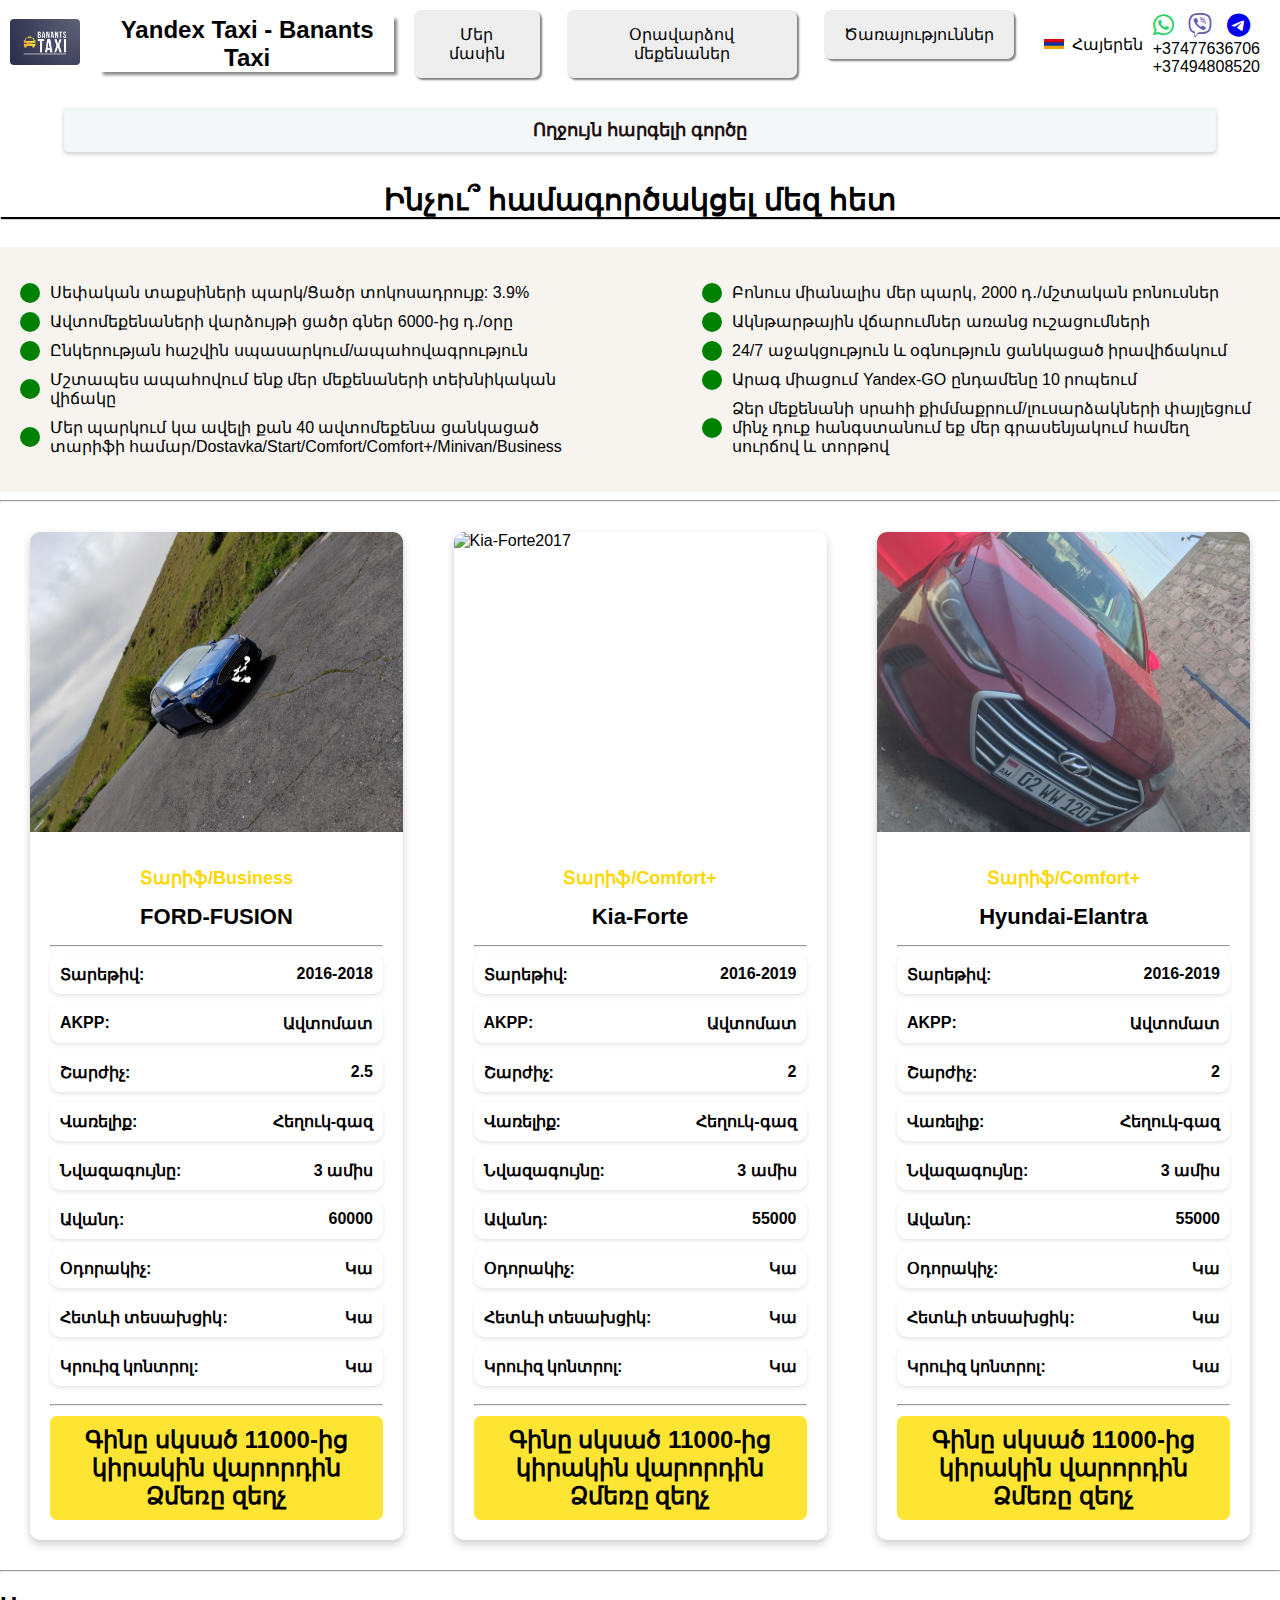
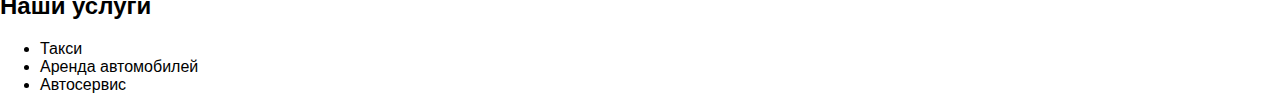
==== commit a16e190f: "my project" ====
--- a/index.html
+++ b/index.html
@@ -2,15 +2,19 @@
 <html lang="en">
 <head>
     <meta charset="UTF-8">
-    <meta name="viewport" content="width=device-width, initial-scale=1.0">
+    <meta name="viewport" content="width=device-width, initial-scale=1, maximum-scale=1, user-scalable=no">
     <title>Yandex Taxi - Banants Taxi</title>
-    <link rel="stylesheet" href="./public/css/style.css">
+    <link rel="stylesheet" href="/public/css/style.css">
+    <link rel="stylesheet" href="/public/css/about.css">
+    <link rel="stylesheet" href="/public/css/rental.css">
+    <link rel="stylesheet" href="/public/css/header.css">
     <link rel="stylesheet" href="https://cdnjs.cloudflare.com/ajax/libs/font-awesome/6.0.0-beta3/css/all.min.css">
 </head>
 <body>
     <header class="header">
-           <div class="menu-toggle">
+        <div class="menu-toggle">
             <i class="fas fa-bars"></i>
+            <i class="fas fa-times hidden"></i> 
         </div>
         <div class="logo">
             <img src="./public/img/image001.png" alt="Logo" class="logo-image">
@@ -26,229 +30,33 @@
             </ul>
         </div>
         <div class="language-selector">
-    <div id="languageSelect" class="dropdown-selector">
-        <div class="selected-lang">
-            <span class="flag"><img src="./public/img/flag-Armenia2048x1024.jpg" alt="Հայերեն"></span>
-            <span class="lang-text">Հայերեն</span>
+            <div id="languageSelect" class="dropdown-selector">
+                <div class="selected-lang">
+                    <span class="flag"><img src="./public/img/flag-Armenia2048x1024.jpg" alt="Հայերեն"></span>
+                    <span class="lang-text">Հայերեն</span>
+                </div>
+                <div class="dropdown-content hidden">
+                    <div class="dropdown-item" data-value="hy"><img src="./public/img/flag-Armenia2048x1024.jpg" alt="Հայերեն"> Հայերեն</div>
+                    <div class="dropdown-item" data-value="ru"><img src="./public/img/russia-flag.png" alt="Русский"> Русский</div>
+                    <div class="dropdown-item" data-value="en"><img src="./public/img/united-states-large.png" alt="English"> English</div>
+                </div>
+            </div>
         </div>
-        <div class="dropdown-content hidden">
-            <div class="dropdown-item" data-value="hy"><img src="./public/img/flag-Armenia2048x1024.jpg" alt="Հայերեն"> Հայերեն</div>
-            <div class="dropdown-item" data-value="ru"><img src="./public/img/russia-flag.png" alt="Русский"> Русский</div>
-            <div class="dropdown-item" data-value="en"><img src="./public/img/united-states-large.png" alt="English"> English</div>
-        </div>
-    </div>
-</div>
-
-       
         <div class="contact-info">
             <div class="social-icons">
                 <a href="https://wa.me/+37477636706" target="_blank" class="whatsapp"><i class="fab fa-whatsapp"></i></a>
-                <a href="viber://chat?number=+3749480820" target="_blank" class="viber"><i class="fab fa-viber"></i></a>
+                <a href="viber://chat?number=+37494808520" target="_blank" class="viber"><i class="fab fa-viber"></i></a>
                 <a href="https://t.me/+79284889349" target="_blank" class="telegram"><i class="fab fa-telegram-plane"></i></a>
             </div>
-            <div class="phone-number">
-                +37477636706
-            </div>
-            <div class="phone-number">
-                +37494808520
-            </div>
+            <div class="phone-number">+37477636706</div>
+            <div class="phone-number">+37494808520</div>
         </div>
     </header>
-    <div class="home_container" id="quizSection">
-        <p id="warning" class="warning_text"></p>
-    </div>
-    <div class="question" id="question_text">
 
-        <h3>Ինչու՞ համագործակցել մեզ հետ ?</h3>
-    </div>
-    <div class="container" id="about-content">
-  <div class="list">
-    <ul class="advantages">
-      <li id="one">Սեփական տաքսիների պարկ/Ցածր տոկոսադրույք: 3.9%</li>
-      <li id="tree">Ավտոմեքենաների վարձույթի ցածր գներ 6000-ից դ./օրը</li>
-      <li id="five">Ընկերության հաշվին սպասարկում/ապահովագրություն</li>
-      <li id="four">Մշտապես ապահովում ենք մեր մեքենաների տեխնիկական վիճակը</li>
-      <li id="six">Մեր պարկում կա ավելի քան 40 ավտոմեքենա ցանկացած տարիֆի համար/Dostavka/Start/Comfort/Comfort+/Minivan/Business</li>
-    </ul>
-  </div>
- 
-  <div class="list">
-    <ul class="disadvantages">
-      <li id="seven">Բոնուս միանալիս մեր պարկ, 2000 դ․/մշտական ​​բոնուսներ</li>
-      <li id="eight">Ակնթարթային վճարումներ առանց ուշացումների</li>
-      <li id="nine">24/7 աջակցություն և օգնություն ցանկացած իրավիճակում</li>
-      <li id="ten">Արագ միացում <strong>Yandex-GO</strong> ընդամենը 10 րոպեում</li>
-      <li id="twoo">Ձեր  մեքենանի սրահի քիմմաքրում/լուսարձակների փայլեցում մինչ դուք հանգստանում եք մեր գրասենյակում համեղ սուրճով և տորթով</li>
-    </ul>
-  </div>
-</div>
-<section class="section">
-<div class="card-container">
-    <div class="card">
-        <img src="./public/img/fusion .jpg" alt="Ford-fusion" class="car-image">
-        <div class="card-content">
-            <h2 class="taxiBusiness" id="Business">Տարիֆ/Business</h2>
-            <h1>FORD-FUSION</h1>
-            <hr>
-            <div class="car-details">
-                <div class="car_year">
-                    <span id="yearTitle">Տարեթիվ:</span>
-                    <span id="year-info">2016-2018</span>
-                   
-                </div>
-                <div class="car_akpp">
-                     <span id="akpp_title">AKPP:</span>
-                    <span id="akpp_info">Ավտոմատ</span>
-                </div>
-                <div class="car_motor">
-                 <span id="motor_title">Շարժիչ:</span>
-                <span id="motor_info">2.5</span>
-            </div>
-            <div class="car_fuel">
-                 <span id="fuel_title">Վառելիք:</span>
-                <span id="fuel_info">Հեղուկ-գազ</span>
-            </div>
-             <div class="car_minimum">
-                 <span id="minimum_title">Նվազագույնը:</span>
-                <span id="minimum_info">3 ամիս</span>
-            </div>
-             <div class="car_deposite">
-                 <span id="deposite_title">Ավանդ:</span>
-                <span id="deposite_info">60000</span>
-            </div>
-             <div class="car_conditioner">
-                 <span id="conditioner_title">Օդորակիչ:</span>
-                <span id="conditioner_info">Կա</span>
-            </div>
-                <div class="car_camera">
-                 <span id="camera_title">Հետևի տեսախցիկ:</span>
-                <span id="camera_info">Կա</span>
-            </div>
-               <div class="car_control">
-                 <span id="control_title">Կրուիզ կոնտրոլ:</span>
-                <span id="control_info">Կա</span>
-            </div>
-                </div>
-            <hr>
-                 <div class="price">
-                     <span id="price_title">Գինը սկսած 11000-ից<br>կիրակին վարորդին<br>Ձմեռը զեղչ</span>
-                </div>
+    <main id="content">
+    
+    </main>
 
-            </div>
-        </div>
-    </div>
-    <div class="card-container">
-    <div class="card">
-        <img src="./public/img/Kia-Forte2017.jpg" alt="Kia-Forte2017" class="car-image">
-        <div class="card-content">
-            <h2 class="taxiBusiness" id="comfortPlus">Տարիֆ/Comfort+</h2>
-            <h1>Kia-Forte</h1>
-            <hr>
-            <div class="car-details">
-                <div class="car_year">
-                    <span id="yearTitleKia">Տարեթիվ:</span>
-                    <span id="year-info">2016-2019</span>
-                   
-                </div>
-                <div class="car_akpp">
-                     <span id="akpp_title">AKPP:</span>
-                    <span id="akpp_infoKia">Ավտոմատ</span>
-                </div>
-                <div class="car_motor">
-                 <span id="motor_titleKia">Շարժիչ:</span>
-                <span id="motor_info">2</span>
-            </div>
-            <div class="car_fuel">
-                 <span id="fuel_titleKia">Վառելիք:</span>
-                <span id="fuel_infoKia">Հեղուկ-գազ</span>
-            </div>
-             <div class="car_minimum">
-                 <span id="minimum_titleKia">Նվազագույնը:</span>
-                <span id="minimum_infoKia">3 ամիս</span>
-            </div>
-             <div class="car_deposite">
-                 <span id="deposite_titleKia">Ավանդ:</span>
-                <span id="deposite_info">55000</span>
-            </div>
-             <div class="car_conditioner">
-                 <span id="conditioner_titleKia">Օդորակիչ:</span>
-                <span id="conditioner_infoKia">Կա</span>
-            </div>
-                <div class="car_camera">
-                 <span id="camera_titleKia">Հետևի տեսախցիկ:</span>
-                <span id="camera_infoKia">Կա</span>
-            </div>
-               <div class="car_control">
-                 <span id="control_titleKia">Կրուիզ կոնտրոլ:</span>
-                <span id="control_infoKia">Կա</span>
-            </div>
-                </div>
-            <hr>
-                 <div class="price">
-                     <span id="price_titleKia">Գինը սկսած 10000-ից<br>կիրակին վարորդին<br>Ձմեռը զեղչ</span>
-                     
-                
-                </div>
-
-            </div>
-        </div>
-    </div>
-     <div class="card-container">
-    <div class="card">
-        <img src="./public/img/elantra. 2017.jpg" alt="Volkswagen Polo VI" class="car-image">
-        <div class="card-content">
-            <h2 class="taxiBusiness" id="Business">Տարիֆ/Comfort+</h2>
-            <h1>Hyundai-Elantra</h1>
-            <hr>
-            <div class="car-details">
-                <div class="car_year">
-                    <span id="yearTitleElantra">Տարեթիվ:</span>
-                    <span id="year-info">2016-2019</span>
-                   
-                </div>
-                <div class="car_akpp">
-                     <span id="akpp_title">AKPP:</span>
-                    <span id="akpp_infoElantra">Ավտոմատ</span>
-                </div>
-                <div class="car_motor">
-                 <span id="motor_titleElantra">Շարժիչ:</span>
-                <span id="motor_info">2</span>
-            </div>
-            <div class="car_fuel">
-                 <span id="fuel_titleElantra">Վառելիք:</span>
-                <span id="fuel_infoElantra">Հեղուկ-գազ</span>
-            </div>
-             <div class="car_minimum">
-                 <span id="minimum_titleElantra">Նվազագույնը:</span>
-                <span id="minimum_infoElantra">3 ամիս</span>
-            </div>
-             <div class="car_deposite">
-                 <span id="deposite_titleElantra">Ավանդ:</span>
-                <span id="deposite_info">55000</span>
-            </div>
-             <div class="car_conditioner">
-                 <span id="conditioner_titleElantra">Օդորակիչ:</span>
-                <span id="conditioner_infoElantra">Կա</span>
-            </div>
-                <div class="car_camera">
-                 <span id="camera_titleElantra">Հետևի տեսախցիկ:</span>
-                <span id="camera_infoElantra">Կա</span>
-            </div>
-               <div class="car_control">
-                 <span id="control_titleElantra">Կրուիզ կոնտրոլ:</span>
-                <span id="control_infoElantra">Կա</span>
-            </div>
-                </div>
-            <hr>
-                 <div class="price">
-                     <span id="price_titleElantra">Գինը սկսած 10000-ից<br>կիրակին վարորդին<br>Ձմեռը զեղչ</span>
-                </div>
-
-            </div>
-        </div>
-    </div>
-    </section>
-    <script  src="./public/script/index.js" type="module"></script>
+    <script src="./public/script/index.js" type="module"></script>
 </body>
 </html>
-
--- a/public/css/style.css
+++ b/public/css/style.css
@@ -1,5 +1,5 @@
 * {
-     box-sizing: border-box;
+    box-sizing: border-box;
 }
 body {
     font-family: 'Arial', sans-serif;
@@ -8,42 +8,33 @@
     padding: 0;
 }
 
-/* лого */ 
-.logo-image {
-     width: 70px;        
-    height: auto; 
-    border-radius: 4px;
-} 
-
 .header {
     display: flex;
-     align-items: center; 
+    align-items: center;
     justify-content: space-between;
-    padding: 0;  
+    padding: 0;
     max-width: 100%;
     margin: 0;
-     text-align: center;
-}
-
-/* моя заголовка */
+    text-align: center;
+}
+
+.logo-image {
+    width: 70px;
+    height: auto;
+    border-radius: 4px;
+}
+
+.logo {
+    margin-right: 20px;
+    margin-left: 10px;
+}
+
 .title h1 {
     font-weight: 600;
     box-shadow: 3px 3px 3px rgba(16, 12, 12, 0.5);
     font-size: 24px;
 }
 
-
-
-
-/* мой лого banants taxi */
-.logo {
-    margin-right: 20px;
-    margin-left: 10px;
-}
-.hidden {
-    display: none;
-}
-/* контейнер для кнопок */
 .buttons {
     display: flex;
     align-items: center;
@@ -66,7 +57,6 @@
     margin-right: 0;
 }
 
-/* дизайн кнопок */
 .buttons button {
     padding: 15px 20px;
     font-size: 16px;
@@ -83,7 +73,6 @@
     background-color: rgba(255, 223, 0, 0.8);
 }
 
-/* контейнер для номера телефона */
 .contact-info {
     display: flex;
     flex-direction: column;
@@ -92,7 +81,6 @@
     margin-right: 20px;
 }
 
-/* иконки номеров */
 .social-icons a {
     font-size: 24px;
     margin-right: 10px;
@@ -113,7 +101,8 @@
     font-size: 20px;
     font-weight: bold;
     margin: 20px 0;
-}
+} 
+
 
 #warning {
     display: block;
@@ -140,6 +129,19 @@
     cursor: pointer;
     font-size: 24px;
 }
+/* менью кнопка X  */
+.menu-toggle .fa-times {
+    display: none; /* Скрываем иконку 'X' по умолчанию */
+}
+
+.menu-toggle.active .fa-bars {
+    display: none; /* Скрываем иконку бургера, когда меню активно */
+}
+
+.menu-toggle.active .fa-times {
+    display: block; /* Показываем иконку 'X', когда меню активно */
+}
+
 
 
     .home_container {
@@ -154,7 +156,7 @@
     position: relative;
     display: inline-block;
     cursor: pointer;
-    margin-left: 20px; /* Устанавливаете отступ слева, если нужно */
+    margin-left: 20px; 
 }
 
 .selected-lang, .dropdown-content div {
@@ -164,8 +166,8 @@
 }
 
 .selected-lang img, .dropdown-content img {
-    width: 20px; /* Устанавливаете ширину изображений флагов */
-    height: auto; /* Высота автоматически подстраивается */
+    width: 20px; 
+    height: auto; 
     margin-right: 8px;
 }
 
@@ -175,8 +177,8 @@
     min-width: 160px;
     box-shadow: 0px 8px 16px 0px rgba(0,0,0,0.2);
     z-index: 1;
-    display: none; /* Скрыто по умолчанию */
-    right: 0; /* Позиционирование справа, если нужно */
+    display: none; 
+    right: 0; 
 }
 
 .dropdown-content .dropdown-item:hover {
@@ -184,7 +186,10 @@
 }
 
 .dropdown-selector:hover .dropdown-content {
-    display: block; /* Отображается при наведении */
+    display: block; 
+}
+.dropdown-item {
+    cursor: pointer;
 }
 
 
@@ -206,6 +211,7 @@
     padding: 20px;
     background-color: rgba(174, 148, 109, 0.1);
 }
+
 
 .list {
     width: 45%;
@@ -337,6 +343,9 @@
         top: 10px;
         z-index: 1000;
     }
+    .hidden {
+    display: none;
+}
 
     .container, .section {
         display: flex;
@@ -363,6 +372,22 @@
         transform: translateX(-50%);
         width: calc(100% - 40px);
     }
+     .fa-bars.hidden,
+    .fa-times.hidden {
+        display: none;
+    }
+
+    .fa-times {
+    display: none; 
+}
+
+.menu-toggle.active .fa-bars {
+    display: none; 
+}
+
+.menu-toggle.active .fa-times {
+    display: block; 
+}
     .buttons {
         display: none;
         flex-direction: column;
@@ -391,7 +416,10 @@
         width: 100%;
         margin: 0;
     }
-  
+   .buttons.active {
+        display: flex;
+    }
+
       .section {
         display: flex;
         flex-direction: column;
@@ -411,14 +439,19 @@
         align-items: center;
         width: 90%;
     }
+    .hidden {
+    display: none;
+}
        .language-selector {
-        margin-right: 20px; /* Добавляет отступ снизу для .language-selector */
+        margin-right: 20px; 
     }
     .contact-info {
-        margin-right: 20px; /* Добавляет отступ сверху для .contact-info, если необходимо */
+        margin-right: 20px; 
     }
    
 }
+
+
 
 @media (max-width: 414px) {
     .card-container {
@@ -431,6 +464,9 @@
         align-items: center;
         width: 90%;
     }
+    .hidden {
+    display: none;
+}
 }
 
 @media (max-width: 375px) {
@@ -448,6 +484,9 @@
     .contact-info {
         margin-right: 10px;
     }
+    .hidden {
+    display: none;
+}
     
   
 }
--- a/public/css/about.css
+++ b/public/css/about.css
@@ -0,0 +1,80 @@
+
+.container {
+    display: flex;
+    justify-content: space-between;
+    align-items: flex-start;
+    padding: 20px;
+    background-color: rgba(174, 148, 109, 0.1);
+}
+    .home_container {
+    margin-bottom: 20px;
+    overflow-wrap: break-word; 
+    max-width: 100%; 
+}
+
+
+#warning {
+    display: block;
+    color: #211010;
+    font-size: 18px;
+    text-align: center;
+    margin: 20px auto;
+    padding: 10px;
+    border: 1px solid #f1f5f5;
+    border-radius: 4px;
+    background-color: #f3f7f8;
+    box-shadow: 0 2px 4px rgba(0, 0, 0, 0.2);
+    transition: background-color 0.3s ease;
+    max-width: 90%;
+}
+.warning_text {
+    text-align: center;
+    font-family: 'Arial', sans-serif;
+    font-size: 20px;
+    font-weight: bold;
+    margin: 20px 0;
+} 
+
+/* Секция 'Почему у нас работать' */
+.question {
+    box-shadow: 1px 2px 1px black;
+}
+
+h3 {
+    text-align: center;
+    font-size: 30px;
+}
+
+
+#warning:hover {
+    background-color: #e8e8e8;
+}
+ 
+.list {
+    width: 45%;
+}
+
+
+.advantages, .disadvantages {
+    list-style: none;
+    padding: 0;
+}
+
+.advantages li, .disadvantages li {
+    margin-bottom: 10px;
+    padding-left: 30px;
+    position: relative;
+}
+
+.advantages li::before, .disadvantages li::before {
+    content: '';
+    position:absolute;
+    left: 0;
+    top: 50%;
+    transform: translateY(-50%);
+    width: 20px;
+    height: 20px;
+    background-color: green;
+    border-radius: 50%;
+}
+
--- a/public/css/rental.css
+++ b/public/css/rental.css
@@ -0,0 +1,85 @@
+/* .section {
+    display: flex;
+    justify-content: space-between;
+    gap: 40px;
+    margin: 30px;
+}
+
+.card {
+    background: #FFFFFF;
+    border-radius: 10px;
+    box-shadow: 0 4px 8px 0 rgba(0, 0, 0, 0.2);
+    width: 373px;
+    overflow: hidden;
+}
+
+.car-image {
+    width: 100%;
+    display: block;
+    height: 300px;
+    object-fit: cover;
+}
+
+.card-content {
+    padding: 20px;
+    text-align: center;
+}
+
+.card .taxiBusiness {
+    color: #FFD700;
+    font-size: 18px;
+}
+
+
+.card h1 {
+    color: #000000;
+    font-size: 22px;
+}
+
+.car-details {
+    display: flex;
+    flex-direction: column;
+}
+.car-details > div {
+    display: flex;
+    justify-content: space-between;
+    align-items: center;
+    margin-bottom: 10px;
+    padding: 10px;
+    background: #FFFFFF;
+    border-radius: 10px;
+    box-shadow: 0 2px 4px rgba(0, 0, 0, 0.1);
+}
+
+.car-details > div > span {
+    font-weight: bold;
+}
+
+.car-details > div > span:last-child {
+    flex-grow: 1;
+    text-align: right;
+}
+
+.price {
+    background-color: rgba(255, 223, 0, 0.8);
+    border-radius: 7px;
+    padding: 10px;
+    margin-top: 10px;
+    text-align: center;
+}
+
+#price_title {
+    color: black;
+    font-size: 24px;
+    font-weight: 600;
+}
+#price_titleElantra {
+     color: black;
+    font-size: 24px;
+    font-weight: 600;
+}
+#price_titleKia {
+     color: black;
+    font-size: 24px;
+    font-weight: 600;
+} */--- a/public/css/header.css
+++ b/public/css/header.css
@@ -0,0 +1,154 @@
+ /* .header {
+    display: flex;
+    align-items: center;
+    justify-content: space-between;
+    padding: 0;
+    max-width: 100%;
+    margin: 0;
+    text-align: center;
+}
+
+.logo-image {
+    width: 70px;
+    height: auto;
+    border-radius: 4px;
+}
+
+.logo {
+    margin-right: 20px;
+    margin-left: 10px;
+}
+
+.title h1 {
+    font-weight: 600;
+    box-shadow: 3px 3px 3px rgba(16, 12, 12, 0.5);
+    font-size: 24px;
+}
+
+.buttons {
+    display: flex;
+    align-items: center;
+    flex-grow: 1;
+    margin-left: 20px;
+}
+
+.buttons ul {
+    list-style: none;
+    padding: 0;
+    margin: 0;
+    display: flex;
+}
+
+.buttons li {
+    margin-right: 27px;
+}
+
+.buttons li:last-child {
+    margin-right: 0;
+}
+
+.buttons button {
+    padding: 15px 20px;
+    font-size: 16px;
+    background-color: rgba(92, 90, 87, 0.1);
+    box-shadow: 2px 2px 2px rgba(0, 0, 0, 0.5);
+    border: none;
+    border-radius: 7px;
+    color: #000;
+    cursor: pointer;
+    transition: background-color 0.3s;
+}
+
+.buttons button:hover {
+    background-color: rgba(255, 223, 0, 0.8);
+}
+
+.contact-info {
+    display: flex;
+    flex-direction: column;
+    align-items: center;
+    margin-left: auto;
+    margin-right: 20px;
+}
+
+.social-icons a {
+    font-size: 24px;
+    margin-right: 10px;
+}
+
+.social-icons a.whatsapp {
+    color: #25D366;
+}
+
+.social-icons a.viber {
+    color: #665CAC;
+}
+
+
+
+
+
+
+
+.menu-toggle {
+    display: none; 
+    cursor: pointer;
+    font-size: 24px;
+}
+
+.menu-toggle .fa-times {
+    display: none; 
+}
+
+.menu-toggle.active .fa-bars {
+    display: none; 
+}
+
+.menu-toggle.active .fa-times {
+    display: block; 
+}
+
+
+
+
+
+.dropdown-selector {
+    position: relative;
+    display: inline-block;
+    cursor: pointer;
+    margin-left: 20px; 
+}
+
+.selected-lang, .dropdown-content div {
+    padding: 5px 10px;
+    display: flex;
+    align-items: center;
+}
+
+.selected-lang img, .dropdown-content img {
+    width: 20px; 
+    height: auto; 
+    margin-right: 8px;
+}
+
+.dropdown-content {
+    position: absolute;
+    background-color: #f9f9f9;
+    min-width: 160px;
+    box-shadow: 0px 8px 16px 0px rgba(0,0,0,0.2);
+    z-index: 1;
+    display: none; 
+    right: 0; 
+}
+
+.dropdown-content .dropdown-item:hover {
+    background-color: #f1f1f1;
+}
+
+.dropdown-selector:hover .dropdown-content {
+    display: block; 
+}
+.dropdown-item {
+    cursor: pointer;
+}
+  */
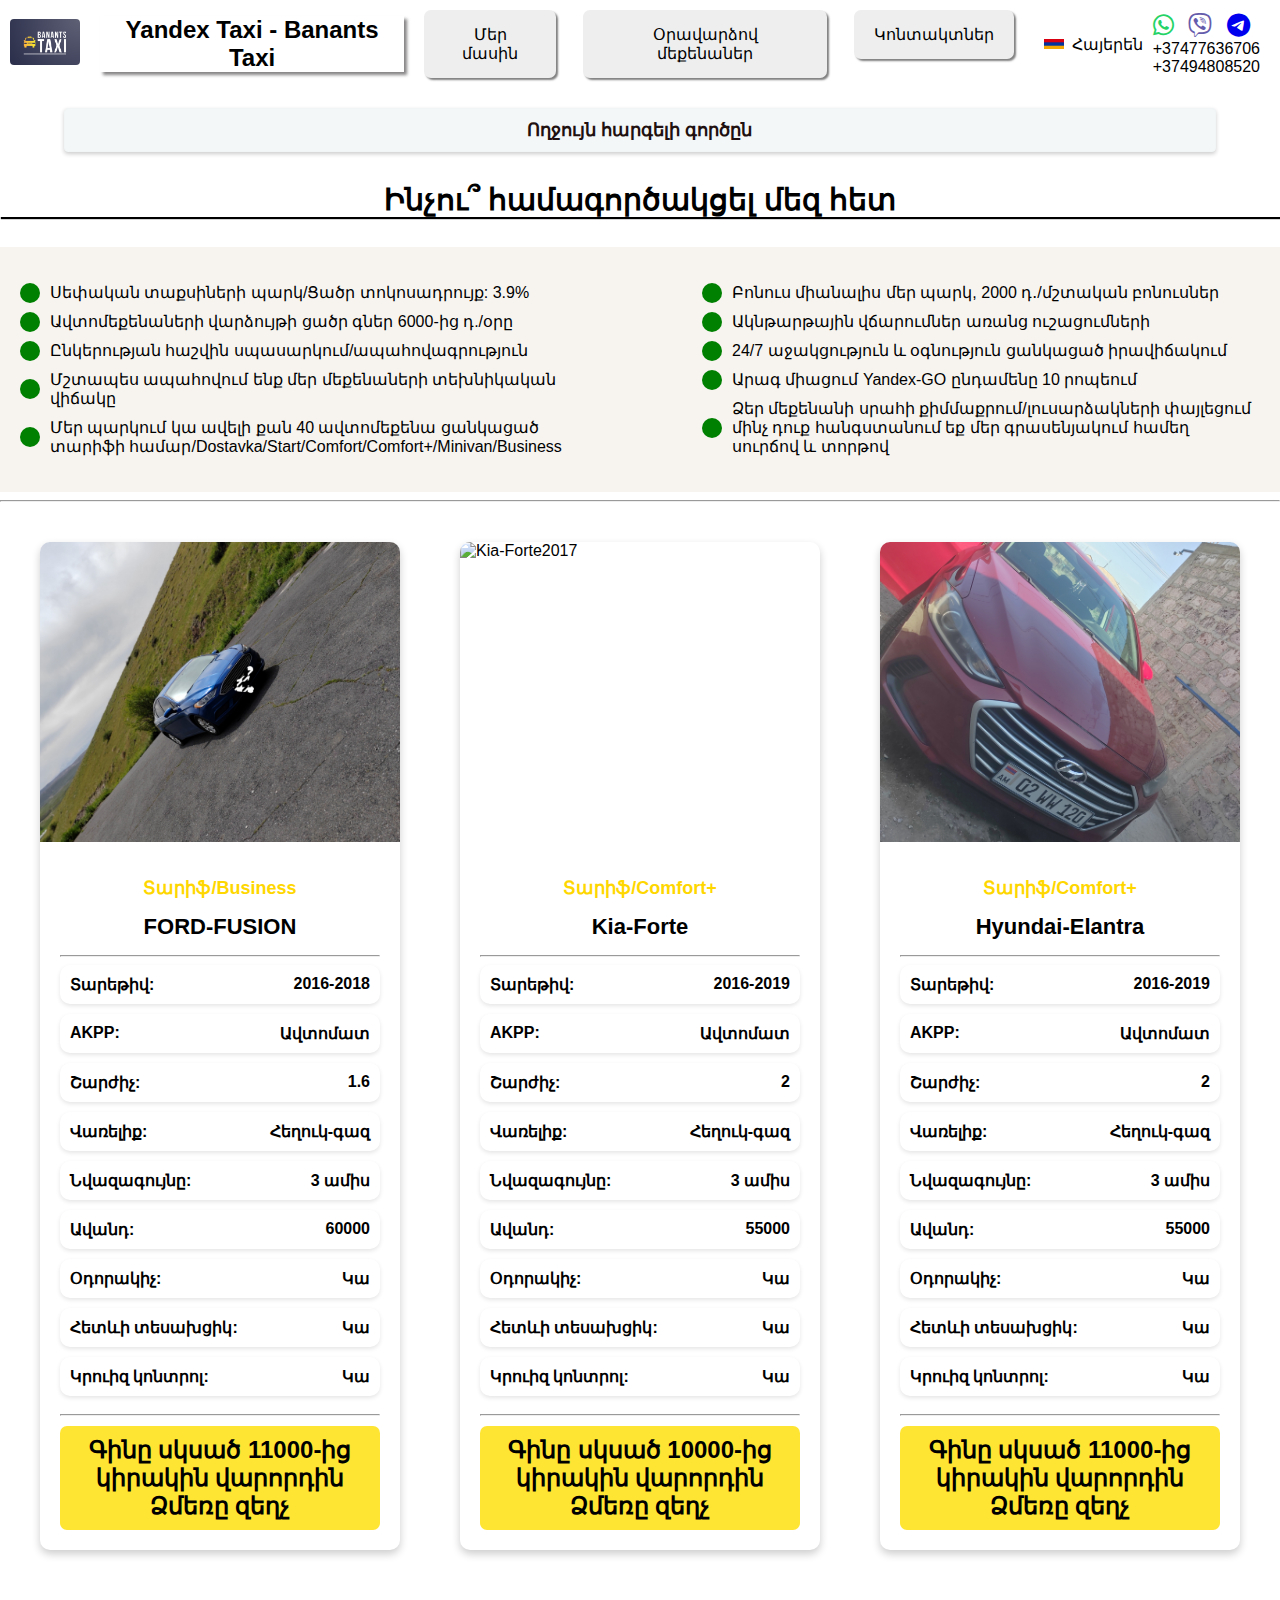
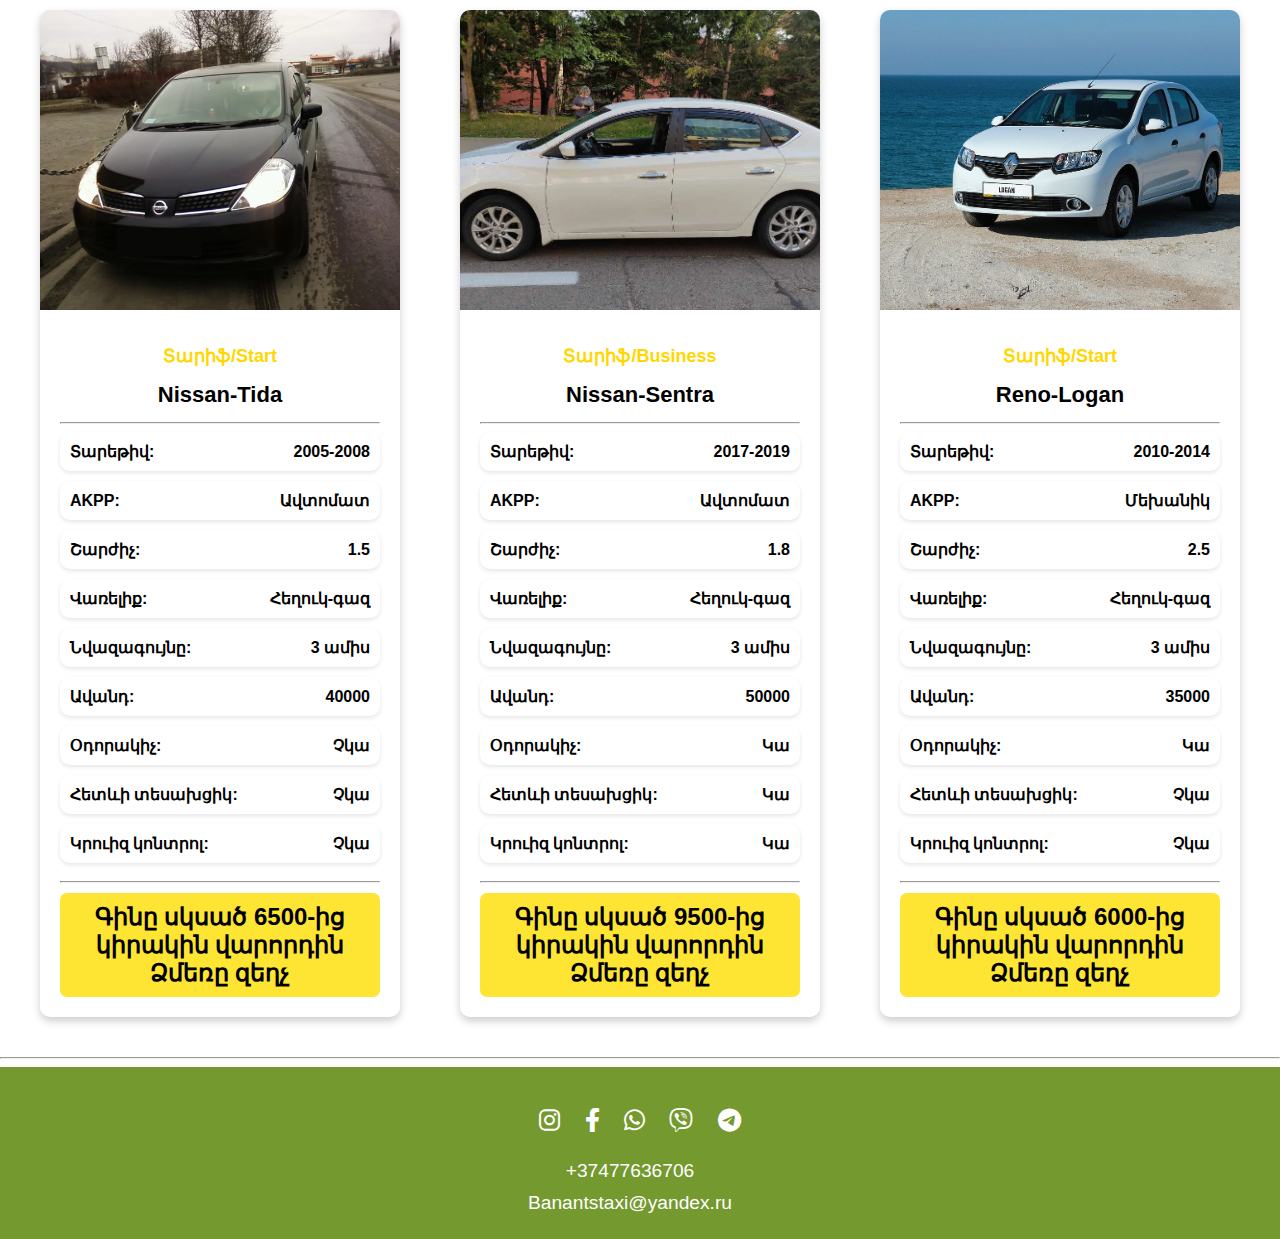
==== commit aee182a2: "My-project-from-Taxi" ====
--- a/index.html
+++ b/index.html
@@ -8,6 +8,7 @@
     <link rel="stylesheet" href="/public/css/about.css">
     <link rel="stylesheet" href="/public/css/rental.css">
     <link rel="stylesheet" href="/public/css/header.css">
+    <link rel="stylesheet" href="/public/css/footer.css">
     <link rel="stylesheet" href="https://cdnjs.cloudflare.com/ajax/libs/font-awesome/6.0.0-beta3/css/all.min.css">
 </head>
 <body>
@@ -16,7 +17,7 @@
             <i class="fas fa-bars"></i>
             <i class="fas fa-times hidden"></i> 
         </div>
-        <div class="logo">
+        <div class="logo" id="logo">
             <img src="./public/img/image001.png" alt="Logo" class="logo-image">
         </div>
         <div class="title">
@@ -26,7 +27,7 @@
             <ul>
                 <li id="about-btn"><button>Մեր մասին</button></li>
                 <li id="rental-btn"><button>Օրավարձով մեքենաներ</button></li>
-                <li id="services-btn"><button>Ծառայություններ</button></li>
+                <li id="services-btn"><button>Կոնտակտներ</button></li>
             </ul>
         </div>
         <div class="language-selector">
--- a/public/css/style.css
+++ b/public/css/style.css
@@ -27,6 +27,7 @@
 .logo {
     margin-right: 20px;
     margin-left: 10px;
+    cursor: pointer;
 }
 
 .title h1 {
@@ -131,15 +132,15 @@
 }
 /* менью кнопка X  */
 .menu-toggle .fa-times {
-    display: none; /* Скрываем иконку 'X' по умолчанию */
+    display: none; 
 }
 
 .menu-toggle.active .fa-bars {
-    display: none; /* Скрываем иконку бургера, когда меню активно */
+    display: none; 
 }
 
 .menu-toggle.active .fa-times {
-    display: block; /* Показываем иконку 'X', когда меню активно */
+    display: block; 
 }
 
 
@@ -240,19 +241,25 @@
     border-radius: 50%;
 }
 
-
 .section {
     display: flex;
+    flex-wrap: wrap; 
     justify-content: space-between;
     gap: 40px;
     margin: 30px;
+}
+
+.card-container {
+    flex: 1 1 300px;
+    max-width: 400px; 
+    margin: 10px; 
 }
 
 .card {
     background: #FFFFFF;
     border-radius: 10px;
     box-shadow: 0 4px 8px 0 rgba(0, 0, 0, 0.2);
-    width: 373px;
+    width: 100%; 
     overflow: hidden;
 }
 
@@ -266,21 +273,6 @@
 .card-content {
     padding: 20px;
     text-align: center;
-}
-
-.card .taxiBusiness {
-    color: #FFD700;
-    font-size: 18px;
-}
-
-.card h1 {
-    color: #000000;
-    font-size: 22px;
-}
-
-.car-details {
-    display: flex;
-    flex-direction: column;
 }
 
 .car-details > div {
@@ -294,6 +286,22 @@
     box-shadow: 0 2px 4px rgba(0, 0, 0, 0.1);
 }
 
+.card .taxiBusiness {
+    color: #FFD700;
+    font-size: 18px;
+}
+
+.card h1 {
+    color: #000000;
+    font-size: 22px;
+}
+
+.car-details {
+    display: flex;
+    flex-direction: column;
+}
+
+
 .car-details > div > span {
     font-weight: bold;
 }
@@ -326,7 +334,21 @@
     font-size: 24px;
     font-weight: 600;
 }
-
+#price_titleSentra {
+    color: black;
+    font-size: 24px;
+    font-weight: 600; 
+}
+#price_titleTida {
+     color: black;
+    font-size: 24px;
+    font-weight: 600; 
+}
+#price_titleLogan {
+      color: black;
+    font-size: 24px;
+    font-weight: 600; 
+}
 
 /* Медиа-запросы для разных размеров экрана */
 @media (max-width: 900px) {
@@ -371,6 +393,7 @@
         left: 50%;
         transform: translateX(-50%);
         width: calc(100% - 40px);
+         margin-top: 10px;
     }
      .fa-bars.hidden,
     .fa-times.hidden {
@@ -426,6 +449,7 @@
         align-items: center;
         gap: 20px; 
     }
+  
 }
 
 @media (min-width: 414px) and (max-width: 430px) {
--- a/public/css/footer.css
+++ b/public/css/footer.css
@@ -0,0 +1,50 @@
+
+        .services-container {
+            padding: 20px;
+            text-align: center;
+        }
+
+        .services-container h2 {
+            font-size: 2em;
+            margin-bottom: 20px;
+        }
+
+        .services-container ul {
+            list-style: none;
+            padding: 0;
+        }
+
+        .services-container ul li {
+            font-size: 1.2em;
+            margin: 10px 0;
+        }
+
+        .footer {
+            background-color: #74992e;
+            color: #fff;
+            padding: 20px;
+            text-align: center;
+            position: relative;
+            bottom: 0;
+            width: 100%;
+        }
+
+        .footer .social-icons {
+            margin: 20px 0;
+        }
+
+        .footer .social-icons a {
+            color: #fff;
+            margin: 0 10px;
+            font-size: 1.5em;
+            text-decoration: none;
+        }
+
+        .footer .contact-info {
+            margin-top: 20px;
+            font-size: 1.2em;
+        }
+
+        .footer .contact-info p {
+            margin: 5px 0;
+        }